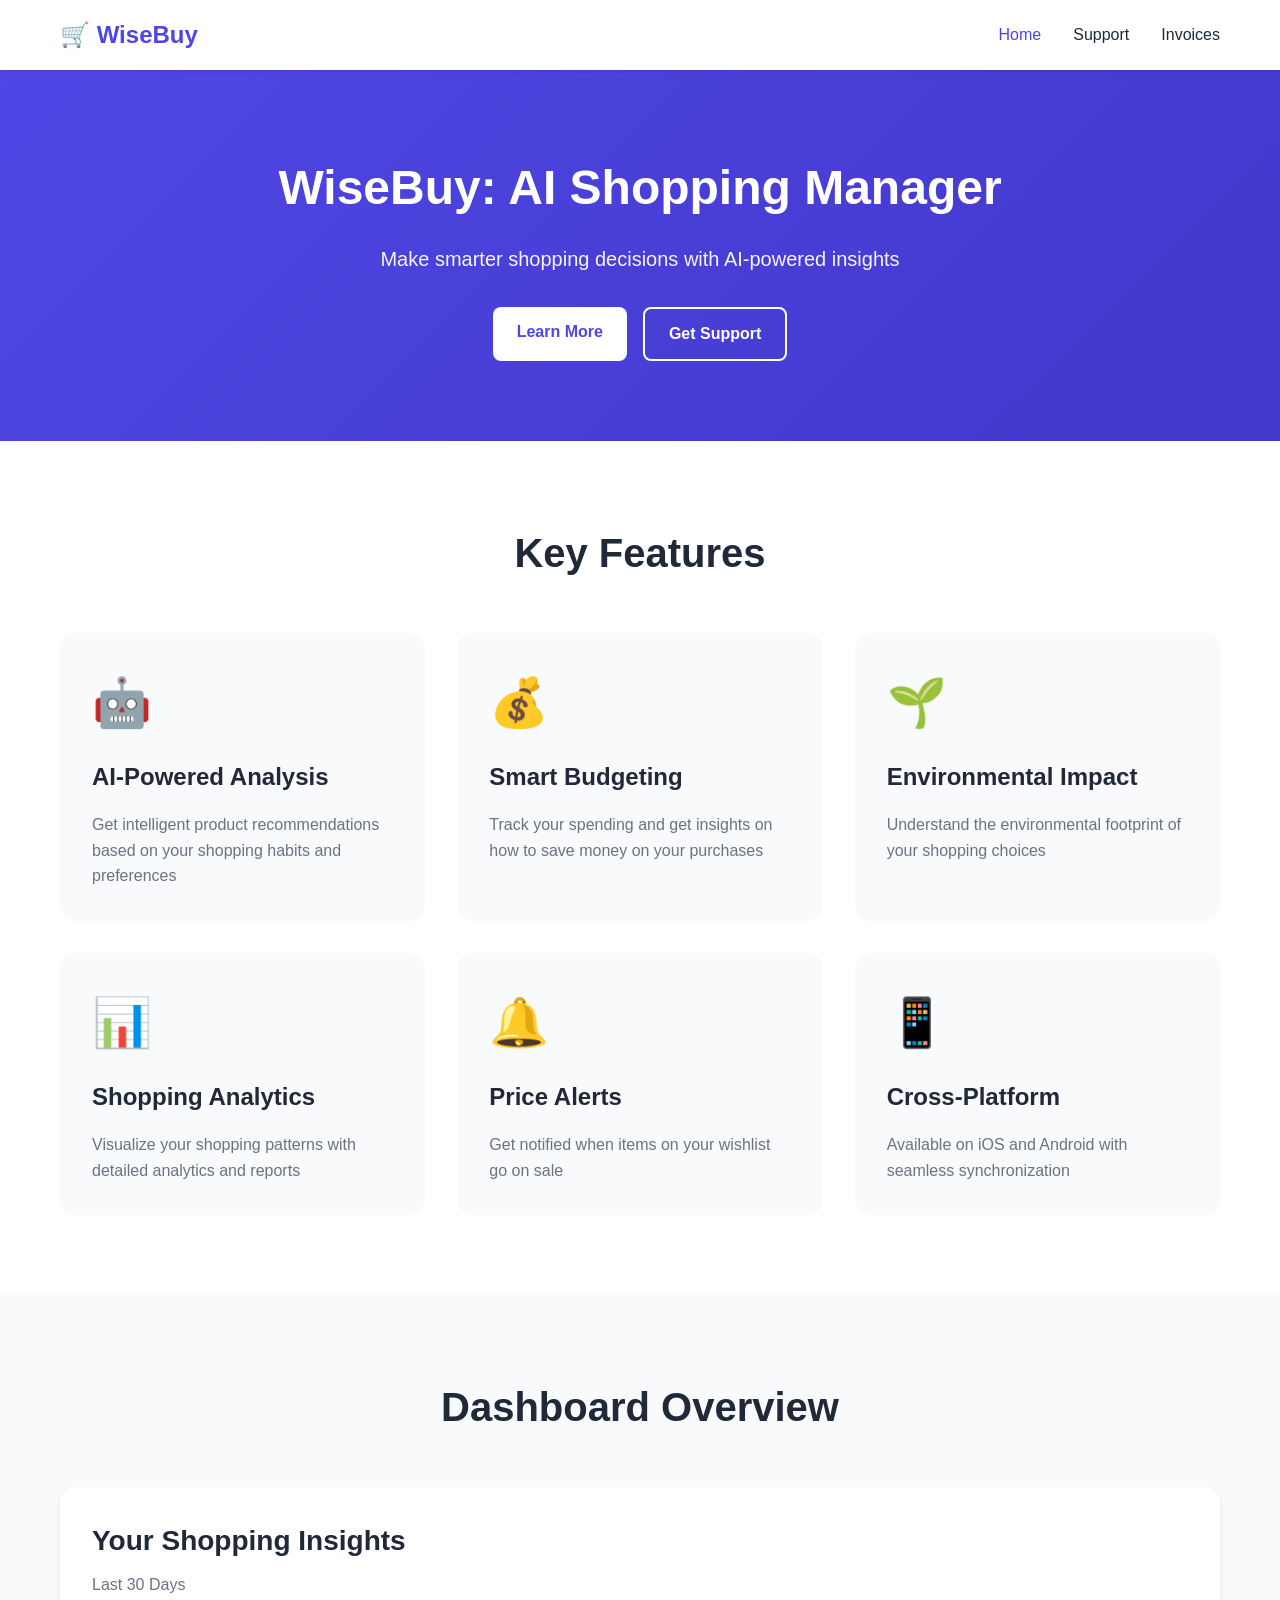
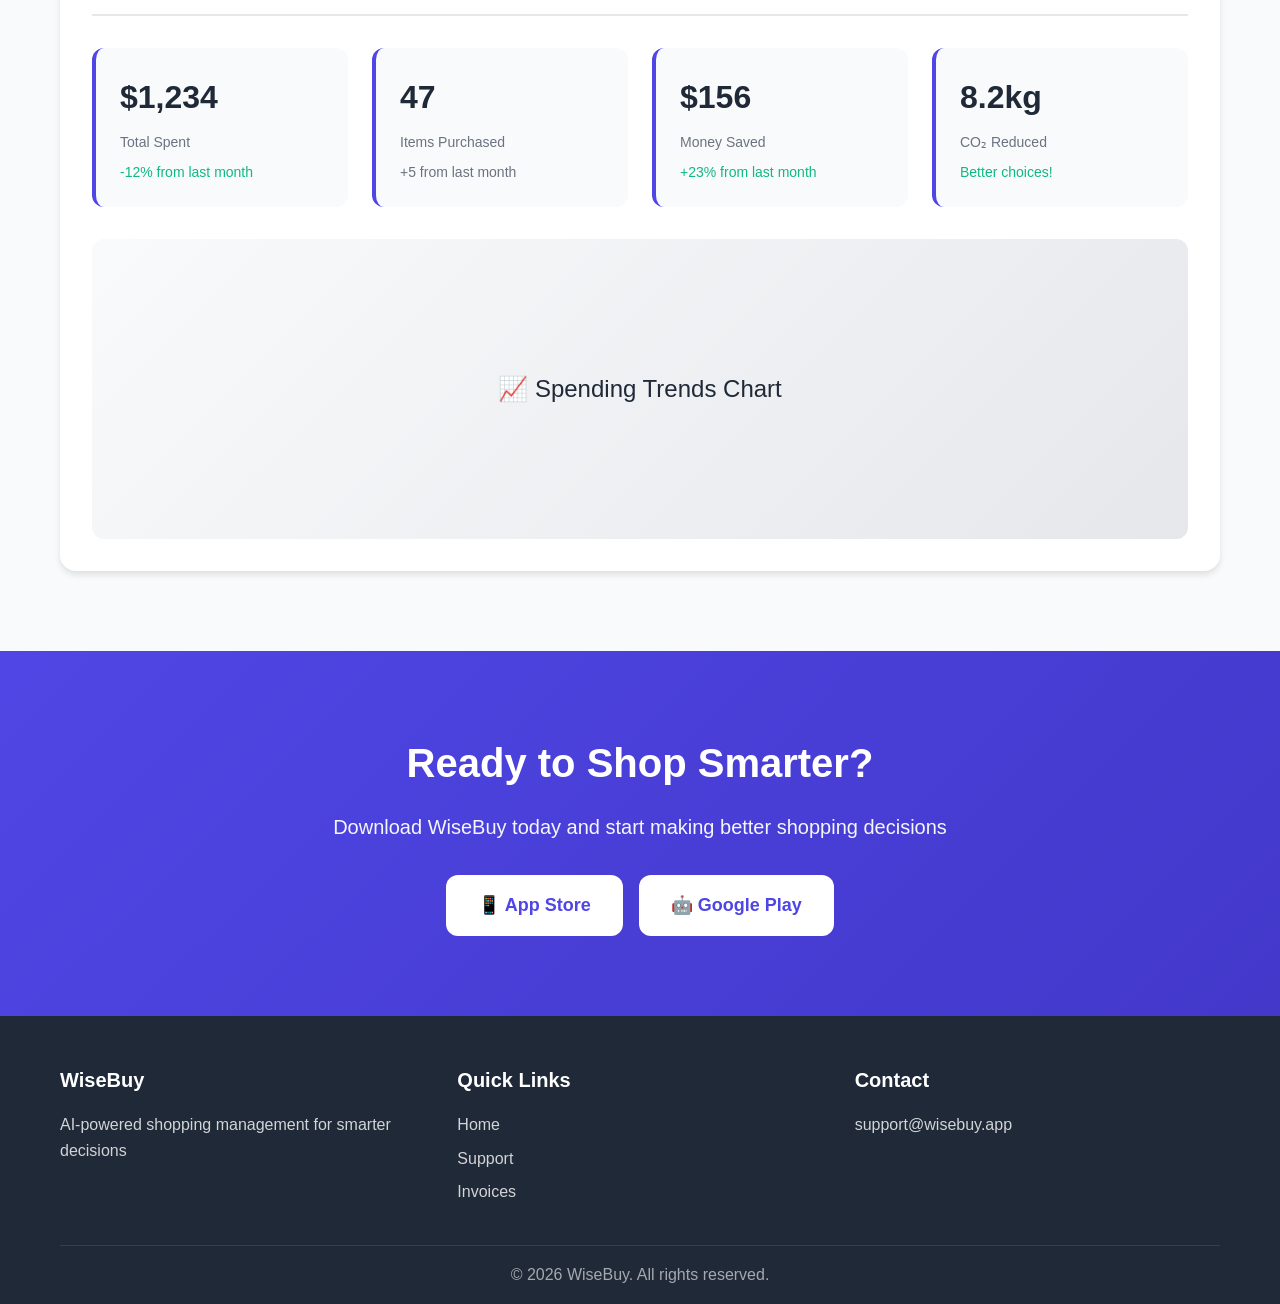
==== index.html @ 5c7bb7d7 "init commit" ====
<!DOCTYPE html>
<html lang="en">
<head>
    <meta charset="UTF-8">
    <meta name="viewport" content="width=device-width, initial-scale=1.0">
    <title>WiseBuy - AI Shopping Manager</title>
    <link rel="stylesheet" href="styles.css">
</head>
<body>
    <nav class="navbar">
        <div class="container">
            <div class="nav-brand">
                <h1>🛒 WiseBuy</h1>
            </div>
            <div class="nav-links">
                <a href="index.html" class="active">Home</a>
                <a href="support.html">Support</a>
                <a href="invoices.html">Invoices</a>
            </div>
        </div>
    </nav>

    <header class="hero">
        <div class="container">
            <div class="hero-content">
                <h1>WiseBuy: AI Shopping Manager</h1>
                <p class="tagline">Make smarter shopping decisions with AI-powered insights</p>
                <div class="hero-buttons">
                    <a href="#features" class="btn btn-primary">Learn More</a>
                    <a href="support.html" class="btn btn-secondary">Get Support</a>
                </div>
            </div>
        </div>
    </header>

    <section id="features" class="features">
        <div class="container">
            <h2>Key Features</h2>
            <div class="feature-grid">
                <div class="feature-card">
                    <div class="feature-icon">🤖</div>
                    <h3>AI-Powered Analysis</h3>
                    <p>Get intelligent product recommendations based on your shopping habits and preferences</p>
                </div>
                <div class="feature-card">
                    <div class="feature-icon">💰</div>
                    <h3>Smart Budgeting</h3>
                    <p>Track your spending and get insights on how to save money on your purchases</p>
                </div>
                <div class="feature-card">
                    <div class="feature-icon">🌱</div>
                    <h3>Environmental Impact</h3>
                    <p>Understand the environmental footprint of your shopping choices</p>
                </div>
                <div class="feature-card">
                    <div class="feature-icon">📊</div>
                    <h3>Shopping Analytics</h3>
                    <p>Visualize your shopping patterns with detailed analytics and reports</p>
                </div>
                <div class="feature-card">
                    <div class="feature-icon">🔔</div>
                    <h3>Price Alerts</h3>
                    <p>Get notified when items on your wishlist go on sale</p>
                </div>
                <div class="feature-card">
                    <div class="feature-icon">📱</div>
                    <h3>Cross-Platform</h3>
                    <p>Available on iOS and Android with seamless synchronization</p>
                </div>
            </div>
        </div>
    </section>

    <section class="dashboard-preview">
        <div class="container">
            <h2>Dashboard Overview</h2>
            <div class="dashboard-mockup">
                <div class="dashboard-header">
                    <h3>Your Shopping Insights</h3>
                    <p class="date">Last 30 Days</p>
                </div>
                <div class="stats-grid">
                    <div class="stat-card">
                        <div class="stat-value">$1,234</div>
                        <div class="stat-label">Total Spent</div>
                        <div class="stat-change positive">-12% from last month</div>
                    </div>
                    <div class="stat-card">
                        <div class="stat-value">47</div>
                        <div class="stat-label">Items Purchased</div>
                        <div class="stat-change">+5 from last month</div>
                    </div>
                    <div class="stat-card">
                        <div class="stat-value">$156</div>
                        <div class="stat-label">Money Saved</div>
                        <div class="stat-change positive">+23% from last month</div>
                    </div>
                    <div class="stat-card">
                        <div class="stat-value">8.2kg</div>
                        <div class="stat-label">CO₂ Reduced</div>
                        <div class="stat-change positive">Better choices!</div>
                    </div>
                </div>
                <div class="chart-placeholder">
                    <p>📈 Spending Trends Chart</p>
                </div>
            </div>
        </div>
    </section>

    <section class="cta">
        <div class="container">
            <h2>Ready to Shop Smarter?</h2>
            <p>Download WiseBuy today and start making better shopping decisions</p>
            <div class="app-badges">
                <div class="badge">📱 App Store</div>
                <div class="badge">🤖 Google Play</div>
            </div>
        </div>
    </section>

    <footer>
        <div class="container">
            <div class="footer-content">
                <div class="footer-section">
                    <h4>WiseBuy</h4>
                    <p>AI-powered shopping management for smarter decisions</p>
                </div>
                <div class="footer-section">
                    <h4>Quick Links</h4>
                    <a href="index.html">Home</a>
                    <a href="support.html">Support</a>
                    <a href="invoices.html">Invoices</a>
                </div>
                <div class="footer-section">
                    <h4>Contact</h4>
                    <p>support@wisebuy.app</p>
                </div>
            </div>
            <div class="footer-bottom">
                <p>&copy; 2026 WiseBuy. All rights reserved.</p>
            </div>
        </div>
    </footer>
</body>
</html>
---- styles.css ----
* {
    margin: 0;
    padding: 0;
    box-sizing: border-box;
}

:root {
    --primary-color: #4f46e5;
    --primary-dark: #4338ca;
    --secondary-color: #10b981;
    --text-dark: #1f2937;
    --text-light: #6b7280;
    --bg-light: #f9fafb;
    --bg-white: #ffffff;
    --border-color: #e5e7eb;
    --success-color: #10b981;
    --error-color: #ef4444;
}

body {
    font-family: -apple-system, BlinkMacSystemFont, 'Segoe UI', Roboto, 'Helvetica Neue', Arial, sans-serif;
    line-height: 1.6;
    color: var(--text-dark);
    background-color: var(--bg-white);
}

.container {
    max-width: 1200px;
    margin: 0 auto;
    padding: 0 20px;
}

/* Navigation */
.navbar {
    background-color: var(--bg-white);
    box-shadow: 0 1px 3px rgba(0, 0, 0, 0.1);
    position: sticky;
    top: 0;
    z-index: 100;
}

.navbar .container {
    display: flex;
    justify-content: space-between;
    align-items: center;
    padding: 1rem 20px;
}

.nav-brand h1 {
    font-size: 1.5rem;
    color: var(--primary-color);
}

.nav-links {
    display: flex;
    gap: 2rem;
}

.nav-links a {
    text-decoration: none;
    color: var(--text-dark);
    font-weight: 500;
    transition: color 0.3s;
}

.nav-links a:hover,
.nav-links a.active {
    color: var(--primary-color);
}

/* Hero Section */
.hero {
    background: linear-gradient(135deg, var(--primary-color) 0%, var(--primary-dark) 100%);
    color: white;
    padding: 5rem 0;
    text-align: center;
}

.hero-content h1 {
    font-size: 3rem;
    margin-bottom: 1rem;
}

.tagline {
    font-size: 1.25rem;
    margin-bottom: 2rem;
    opacity: 0.95;
}

.hero-buttons {
    display: flex;
    gap: 1rem;
    justify-content: center;
    flex-wrap: wrap;
}

/* Buttons */
.btn {
    display: inline-block;
    padding: 0.75rem 1.5rem;
    border-radius: 0.5rem;
    text-decoration: none;
    font-weight: 600;
    transition: all 0.3s;
    border: none;
    cursor: pointer;
    font-size: 1rem;
}

.btn-primary {
    background-color: white;
    color: var(--primary-color);
}

.btn-primary:hover {
    transform: translateY(-2px);
    box-shadow: 0 4px 12px rgba(0, 0, 0, 0.15);
}

.btn-secondary {
    background-color: transparent;
    color: white;
    border: 2px solid white;
}

.btn-secondary:hover {
    background-color: white;
    color: var(--primary-color);
}

.btn-small {
    padding: 0.5rem 1rem;
    font-size: 0.875rem;
}

/* Features Section */
.features {
    padding: 5rem 0;
    background-color: var(--bg-white);
}

.features h2 {
    text-align: center;
    font-size: 2.5rem;
    margin-bottom: 3rem;
    color: var(--text-dark);
}

.feature-grid {
    display: grid;
    grid-template-columns: repeat(auto-fit, minmax(300px, 1fr));
    gap: 2rem;
}

.feature-card {
    padding: 2rem;
    background-color: var(--bg-light);
    border-radius: 1rem;
    transition: transform 0.3s, box-shadow 0.3s;
}

.feature-card:hover {
    transform: translateY(-5px);
    box-shadow: 0 10px 25px rgba(0, 0, 0, 0.1);
}

.feature-icon {
    font-size: 3rem;
    margin-bottom: 1rem;
}

.feature-card h3 {
    font-size: 1.5rem;
    margin-bottom: 1rem;
    color: var(--text-dark);
}

.feature-card p {
    color: var(--text-light);
}

/* Dashboard Preview */
.dashboard-preview {
    padding: 5rem 0;
    background-color: var(--bg-light);
}

.dashboard-preview h2 {
    text-align: center;
    font-size: 2.5rem;
    margin-bottom: 3rem;
    color: var(--text-dark);
}

.dashboard-mockup {
    background-color: var(--bg-white);
    border-radius: 1rem;
    padding: 2rem;
    box-shadow: 0 4px 6px rgba(0, 0, 0, 0.1);
}

.dashboard-header {
    margin-bottom: 2rem;
    border-bottom: 2px solid var(--border-color);
    padding-bottom: 1rem;
}

.dashboard-header h3 {
    font-size: 1.75rem;
    color: var(--text-dark);
}

.dashboard-header .date {
    color: var(--text-light);
    margin-top: 0.5rem;
}

.stats-grid {
    display: grid;
    grid-template-columns: repeat(auto-fit, minmax(200px, 1fr));
    gap: 1.5rem;
    margin-bottom: 2rem;
}

.stat-card {
    background-color: var(--bg-light);
    padding: 1.5rem;
    border-radius: 0.75rem;
    border-left: 4px solid var(--primary-color);
}

.stat-value {
    font-size: 2rem;
    font-weight: bold;
    color: var(--text-dark);
    margin-bottom: 0.5rem;
}

.stat-label {
    color: var(--text-light);
    font-size: 0.875rem;
    margin-bottom: 0.5rem;
}

.stat-change {
    font-size: 0.875rem;
    color: var(--text-light);
}

.stat-change.positive {
    color: var(--success-color);
}

.chart-placeholder {
    background: linear-gradient(135deg, var(--bg-light) 0%, var(--border-color) 100%);
    height: 300px;
    border-radius: 0.75rem;
    display: flex;
    align-items: center;
    justify-content: center;
    font-size: 1.5rem;
}

/* CTA Section */
.cta {
    padding: 5rem 0;
    background: linear-gradient(135deg, var(--primary-color) 0%, var(--primary-dark) 100%);
    color: white;
    text-align: center;
}

.cta h2 {
    font-size: 2.5rem;
    margin-bottom: 1rem;
}

.cta p {
    font-size: 1.25rem;
    margin-bottom: 2rem;
    opacity: 0.95;
}

.app-badges {
    display: flex;
    gap: 1rem;
    justify-content: center;
    flex-wrap: wrap;
}

.badge {
    background-color: white;
    color: var(--primary-color);
    padding: 1rem 2rem;
    border-radius: 0.75rem;
    font-weight: 600;
    font-size: 1.125rem;
}

/* Support Page */
.support-section {
    padding: 3rem 0 5rem;
}

.support-section h1 {
    font-size: 2.5rem;
    margin-bottom: 1rem;
    text-align: center;
}

.section-subtitle {
    text-align: center;
    color: var(--text-light);
    font-size: 1.125rem;
    margin-bottom: 3rem;
}

.support-content {
    display: grid;
    grid-template-columns: 1fr 1fr;
    gap: 3rem;
    margin-top: 2rem;
}

.contact-form-container {
    background-color: var(--bg-light);
    padding: 2rem;
    border-radius: 1rem;
}

.contact-form {
    display: flex;
    flex-direction: column;
    gap: 1.5rem;
}

.form-group {
    display: flex;
    flex-direction: column;
}

.form-group label {
    font-weight: 600;
    margin-bottom: 0.5rem;
    color: var(--text-dark);
}

.form-group input,
.form-group textarea {
    padding: 0.75rem;
    border: 1px solid var(--border-color);
    border-radius: 0.5rem;
    font-size: 1rem;
    font-family: inherit;
    transition: border-color 0.3s;
}

.form-group input:focus,
.form-group textarea:focus {
    outline: none;
    border-color: var(--primary-color);
}

.form-message {
    padding: 1.5rem;
    border-radius: 0.75rem;
    text-align: center;
}

.form-message.success {
    background-color: #d1fae5;
    color: #065f46;
}

.form-message.error {
    background-color: #fee2e2;
    color: #991b1b;
}

.form-message h3 {
    margin-bottom: 0.5rem;
}

.form-message a {
    color: inherit;
    font-weight: 600;
}

.support-info {
    display: flex;
    flex-direction: column;
    gap: 1.5rem;
}

.info-card {
    background-color: var(--bg-light);
    padding: 1.5rem;
    border-radius: 0.75rem;
}

.info-card h3 {
    margin-bottom: 1rem;
    color: var(--text-dark);
}

.info-card p {
    color: var(--text-light);
    margin-bottom: 0.5rem;
}

.contact-link {
    color: var(--primary-color);
    text-decoration: none;
    font-weight: 600;
}

.contact-link:hover {
    text-decoration: underline;
}

.faq-list {
    list-style: none;
    padding-left: 0;
}

.faq-list li {
    padding: 0.5rem 0;
    color: var(--text-light);
    border-bottom: 1px solid var(--border-color);
}

.faq-list li:last-child {
    border-bottom: none;
}

/* Invoices Page */
.invoices-section {
    padding: 3rem 0 5rem;
}

.invoices-section h1 {
    font-size: 2.5rem;
    margin-bottom: 1rem;
    text-align: center;
}

.invoices-content {
    margin-top: 2rem;
}

.upload-section {
    background-color: var(--bg-light);
    padding: 2rem;
    border-radius: 1rem;
    margin-bottom: 3rem;
}

.upload-info h3 {
    margin-bottom: 1rem;
    color: var(--text-dark);
}

.upload-info p {
    color: var(--text-light);
}

.invoices-grid {
    display: grid;
    grid-template-columns: repeat(auto-fill, minmax(300px, 1fr));
    gap: 2rem;
    margin-bottom: 3rem;
}

.invoice-card {
    background-color: var(--bg-light);
    padding: 2rem;
    border-radius: 1rem;
    transition: transform 0.3s, box-shadow 0.3s;
}

.invoice-card:hover {
    transform: translateY(-5px);
    box-shadow: 0 10px 25px rgba(0, 0, 0, 0.1);
}

.invoice-icon {
    font-size: 3rem;
    margin-bottom: 1rem;
}

.invoice-card h3 {
    font-size: 1.25rem;
    margin-bottom: 1rem;
    color: var(--text-dark);
}

.invoice-date,
.invoice-amount,
.invoice-description {
    color: var(--text-light);
    margin-bottom: 0.5rem;
}

.invoice-amount {
    font-weight: 600;
    color: var(--secondary-color);
    font-size: 1.125rem;
}

.invoice-card .btn {
    margin-top: 1rem;
}

.transparency-section {
    background-color: var(--bg-light);
    padding: 3rem;
    border-radius: 1rem;
}

.transparency-section h2 {
    text-align: center;
    margin-bottom: 2rem;
    color: var(--text-dark);
}

.transparency-grid {
    display: grid;
    grid-template-columns: repeat(auto-fit, minmax(300px, 1fr));
    gap: 2rem;
}

.transparency-card {
    background-color: var(--bg-white);
    padding: 2rem;
    border-radius: 0.75rem;
}

.transparency-card h4 {
    margin-bottom: 1rem;
    color: var(--text-dark);
}

.transparency-card ul {
    list-style: none;
    padding-left: 0;
}

.transparency-card ul li {
    padding: 0.5rem 0;
    color: var(--text-light);
    padding-left: 1.5rem;
    position: relative;
}

.transparency-card ul li:before {
    content: "✓";
    position: absolute;
    left: 0;
    color: var(--secondary-color);
    font-weight: bold;
}

.transparency-card p {
    color: var(--text-light);
    margin-bottom: 1rem;
}

.transparency-card a {
    color: var(--primary-color);
    text-decoration: none;
    font-weight: 600;
}

.transparency-card a:hover {
    text-decoration: underline;
}

/* Footer */
footer {
    background-color: var(--text-dark);
    color: white;
    padding: 3rem 0 1rem;
}

.footer-content {
    display: grid;
    grid-template-columns: repeat(auto-fit, minmax(250px, 1fr));
    gap: 2rem;
    margin-bottom: 2rem;
}

.footer-section h4 {
    margin-bottom: 1rem;
    font-size: 1.25rem;
}

.footer-section p {
    color: rgba(255, 255, 255, 0.8);
    margin-bottom: 0.5rem;
}

.footer-section a {
    display: block;
    color: rgba(255, 255, 255, 0.8);
    text-decoration: none;
    margin-bottom: 0.5rem;
    transition: color 0.3s;
}

.footer-section a:hover {
    color: white;
}

.footer-bottom {
    border-top: 1px solid rgba(255, 255, 255, 0.1);
    padding-top: 1rem;
    text-align: center;
    color: rgba(255, 255, 255, 0.6);
}

/* Responsive Design */
@media (max-width: 768px) {
    .hero-content h1 {
        font-size: 2rem;
    }

    .tagline {
        font-size: 1rem;
    }

    .features h2,
    .dashboard-preview h2,
    .cta h2 {
        font-size: 2rem;
    }

    .feature-grid {
        grid-template-columns: 1fr;
    }

    .stats-grid {
        grid-template-columns: 1fr;
    }

    .support-content {
        grid-template-columns: 1fr;
    }

    .nav-links {
        gap: 1rem;
    }

    .hero-buttons {
        flex-direction: column;
        align-items: center;
    }

    .btn {
        width: 100%;
        max-width: 300px;
        text-align: center;
    }
}
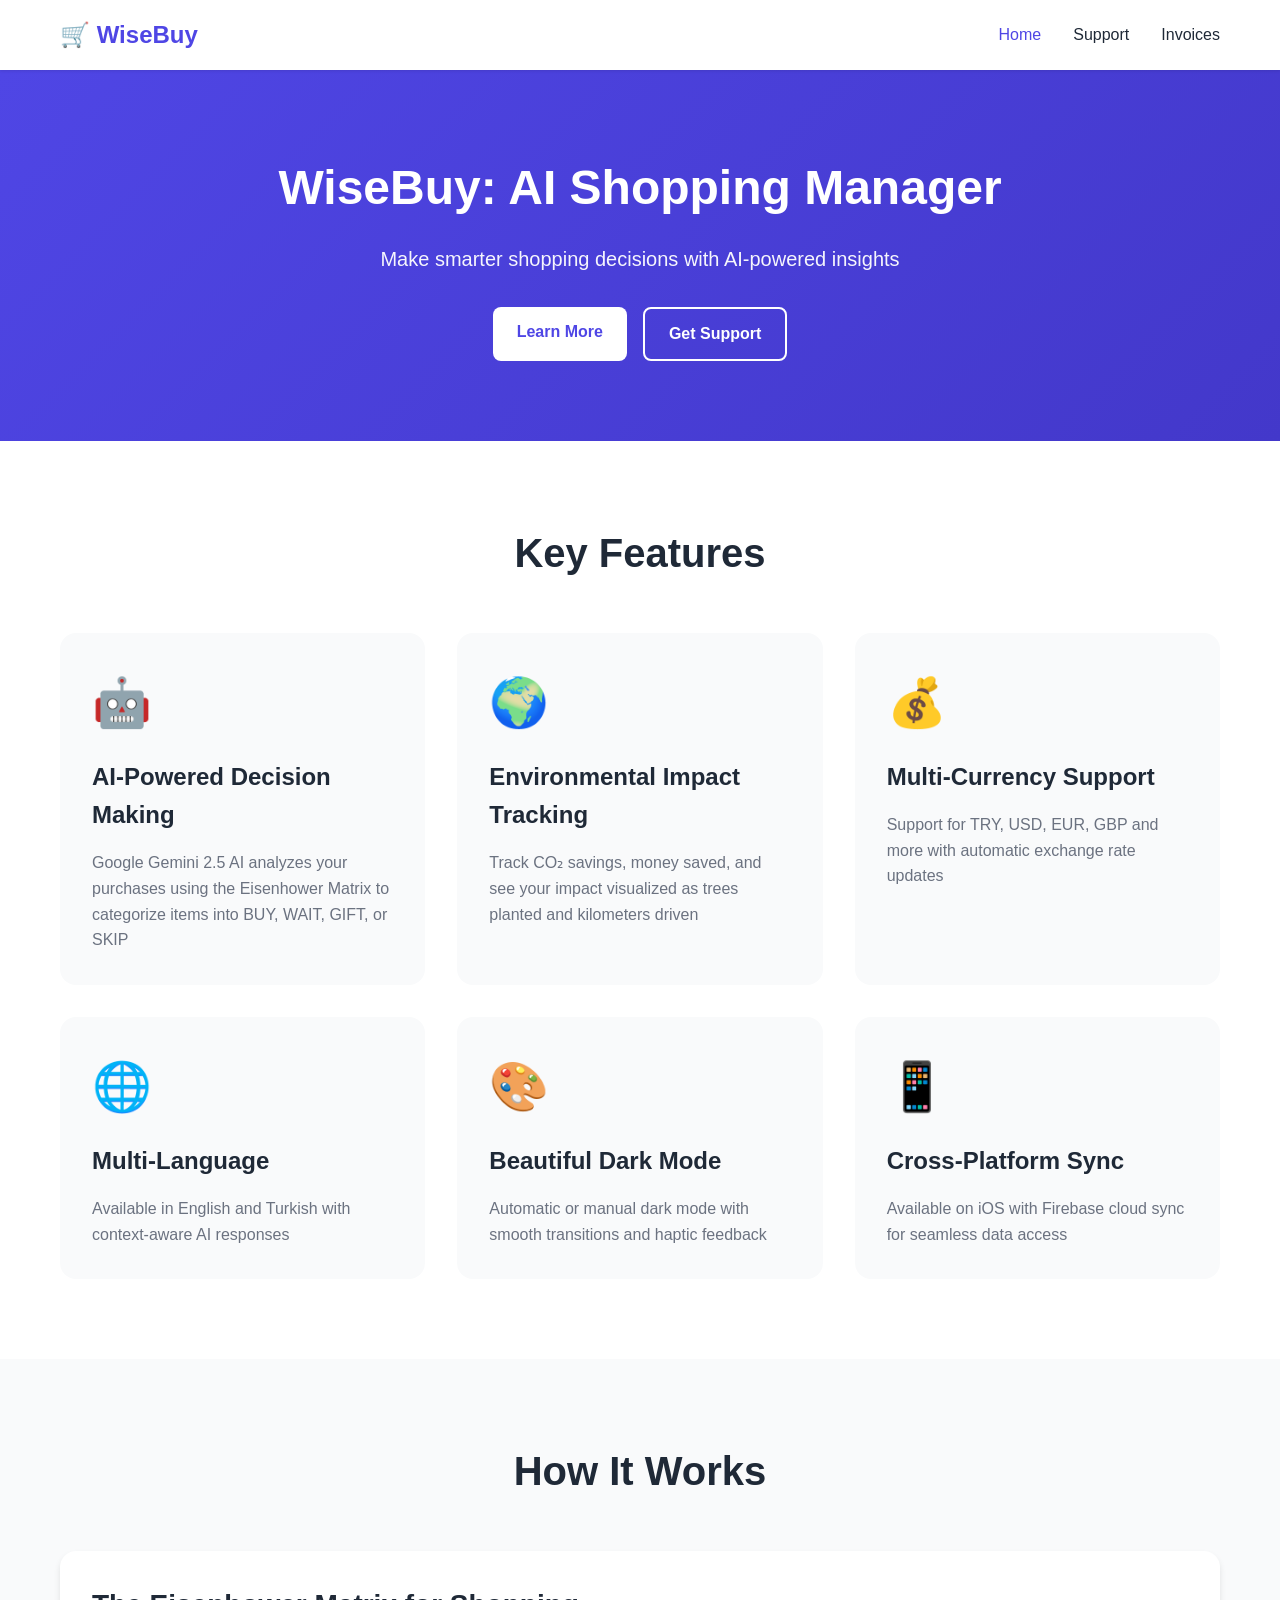
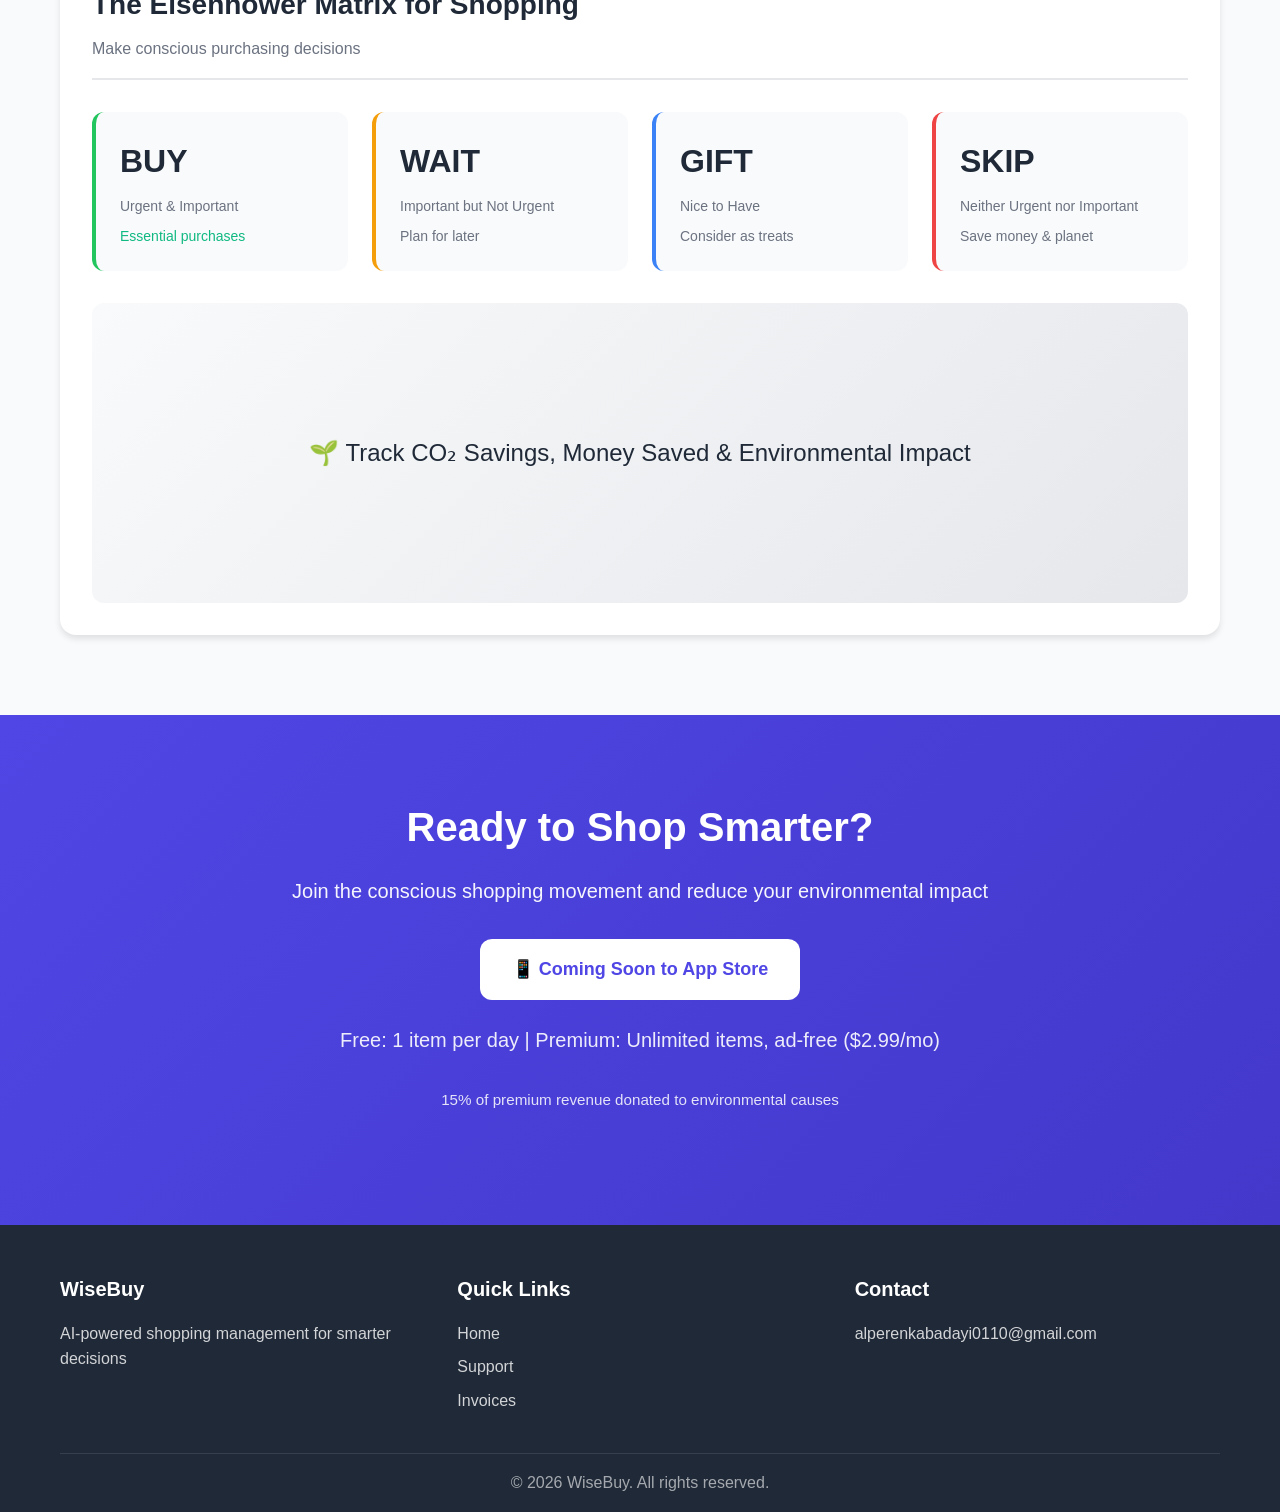
==== commit f6f95e51: "update website according to related data" ====
--- a/index.html
+++ b/index.html
@@ -33,91 +33,92 @@
         </div>
     </header>
 
-    <section id="features" class="features">
-        <div class="container">
-            <h2>Key Features</h2>
-            <div class="feature-grid">
-                <div class="feature-card">
-                    <div class="feature-icon">🤖</div>
-                    <h3>AI-Powered Analysis</h3>
-                    <p>Get intelligent product recommendations based on your shopping habits and preferences</p>
-                </div>
-                <div class="feature-card">
-                    <div class="feature-icon">💰</div>
-                    <h3>Smart Budgeting</h3>
-                    <p>Track your spending and get insights on how to save money on your purchases</p>
-                </div>
-                <div class="feature-card">
-                    <div class="feature-icon">🌱</div>
-                    <h3>Environmental Impact</h3>
-                    <p>Understand the environmental footprint of your shopping choices</p>
-                </div>
-                <div class="feature-card">
-                    <div class="feature-icon">📊</div>
-                    <h3>Shopping Analytics</h3>
-                    <p>Visualize your shopping patterns with detailed analytics and reports</p>
-                </div>
-                <div class="feature-card">
-                    <div class="feature-icon">🔔</div>
-                    <h3>Price Alerts</h3>
-                    <p>Get notified when items on your wishlist go on sale</p>
-                </div>
-                <div class="feature-card">
-                    <div class="feature-icon">📱</div>
-                    <h3>Cross-Platform</h3>
-                    <p>Available on iOS and Android with seamless synchronization</p>
-                </div>
-            </div>
-        </div>
-    </section>
-
-    <section class="dashboard-preview">
-        <div class="container">
-            <h2>Dashboard Overview</h2>
-            <div class="dashboard-mockup">
-                <div class="dashboard-header">
-                    <h3>Your Shopping Insights</h3>
-                    <p class="date">Last 30 Days</p>
-                </div>
-                <div class="stats-grid">
-                    <div class="stat-card">
-                        <div class="stat-value">$1,234</div>
-                        <div class="stat-label">Total Spent</div>
-                        <div class="stat-change positive">-12% from last month</div>
-                    </div>
-                    <div class="stat-card">
-                        <div class="stat-value">47</div>
-                        <div class="stat-label">Items Purchased</div>
-                        <div class="stat-change">+5 from last month</div>
-                    </div>
-                    <div class="stat-card">
-                        <div class="stat-value">$156</div>
-                        <div class="stat-label">Money Saved</div>
-                        <div class="stat-change positive">+23% from last month</div>
-                    </div>
-                    <div class="stat-card">
-                        <div class="stat-value">8.2kg</div>
-                        <div class="stat-label">CO₂ Reduced</div>
-                        <div class="stat-change positive">Better choices!</div>
+            <section id="features" class="features">
+                <div class="container">
+                    <h2>Key Features</h2>
+                    <div class="feature-grid">
+                        <div class="feature-card">
+                            <div class="feature-icon">🤖</div>
+                            <h3>AI-Powered Decision Making</h3>
+                            <p>Google Gemini 2.5 AI analyzes your purchases using the Eisenhower Matrix to categorize items into BUY, WAIT, GIFT, or SKIP</p>
+                        </div>
+                        <div class="feature-card">
+                            <div class="feature-icon">🌍</div>
+                            <h3>Environmental Impact Tracking</h3>
+                            <p>Track CO₂ savings, money saved, and see your impact visualized as trees planted and kilometers driven</p>
+                        </div>
+                        <div class="feature-card">
+                            <div class="feature-icon">💰</div>
+                            <h3>Multi-Currency Support</h3>
+                            <p>Support for TRY, USD, EUR, GBP and more with automatic exchange rate updates</p>
+                        </div>
+                        <div class="feature-card">
+                            <div class="feature-icon">🌐</div>
+                            <h3>Multi-Language</h3>
+                            <p>Available in English and Turkish with context-aware AI responses</p>
+                        </div>
+                        <div class="feature-card">
+                            <div class="feature-icon">🎨</div>
+                            <h3>Beautiful Dark Mode</h3>
+                            <p>Automatic or manual dark mode with smooth transitions and haptic feedback</p>
+                        </div>
+                        <div class="feature-card">
+                            <div class="feature-icon">📱</div>
+                            <h3>Cross-Platform Sync</h3>
+                            <p>Available on iOS with Firebase cloud sync for seamless data access</p>
+                        </div>
                     </div>
                 </div>
-                <div class="chart-placeholder">
-                    <p>📈 Spending Trends Chart</p>
+            </section>
+
+            <section class="dashboard-preview">
+                <div class="container">
+                    <h2>How It Works</h2>
+                    <div class="dashboard-mockup">
+                        <div class="dashboard-header">
+                            <h3>The Eisenhower Matrix for Shopping</h3>
+                            <p class="date">Make conscious purchasing decisions</p>
+                        </div>
+                        <div class="stats-grid">
+                            <div class="stat-card" style="border-left-color: #22C55E;">
+                                <div class="stat-value">BUY</div>
+                                <div class="stat-label">Urgent & Important</div>
+                                <div class="stat-change positive">Essential purchases</div>
+                            </div>
+                            <div class="stat-card" style="border-left-color: #F59E0B;">
+                                <div class="stat-value">WAIT</div>
+                                <div class="stat-label">Important but Not Urgent</div>
+                                <div class="stat-change">Plan for later</div>
+                            </div>
+                            <div class="stat-card" style="border-left-color: #3B82F6;">
+                                <div class="stat-value">GIFT</div>
+                                <div class="stat-label">Nice to Have</div>
+                                <div class="stat-change">Consider as treats</div>
+                            </div>
+                            <div class="stat-card" style="border-left-color: #EF4444;">
+                                <div class="stat-value">SKIP</div>
+                                <div class="stat-label">Neither Urgent nor Important</div>
+                                <div class="stat-change">Save money & planet</div>
+                            </div>
+                        </div>
+                        <div class="chart-placeholder">
+                            <p>🌱 Track CO₂ Savings, Money Saved & Environmental Impact</p>
+                        </div>
+                    </div>
                 </div>
-            </div>
-        </div>
-    </section>
+            </section>
 
-    <section class="cta">
-        <div class="container">
-            <h2>Ready to Shop Smarter?</h2>
-            <p>Download WiseBuy today and start making better shopping decisions</p>
-            <div class="app-badges">
-                <div class="badge">📱 App Store</div>
-                <div class="badge">🤖 Google Play</div>
-            </div>
-        </div>
-    </section>
+            <section class="cta">
+                <div class="container">
+                    <h2>Ready to Shop Smarter?</h2>
+                    <p>Join the conscious shopping movement and reduce your environmental impact</p>
+                    <div class="app-badges">
+                        <div class="badge">📱 Coming Soon to App Store</div>
+                    </div>
+                    <p style="margin-top: 1.5rem; opacity: 0.9;">Free: 1 item per day | Premium: Unlimited items, ad-free ($2.99/mo)</p>
+                    <p style="opacity: 0.85; font-size: 0.95rem;">15% of premium revenue donated to environmental causes</p>
+                </div>
+            </section>
 
     <footer>
         <div class="container">
@@ -132,10 +133,10 @@
                     <a href="support.html">Support</a>
                     <a href="invoices.html">Invoices</a>
                 </div>
-                <div class="footer-section">
-                    <h4>Contact</h4>
-                    <p>support@wisebuy.app</p>
-                </div>
+                        <div class="footer-section">
+                            <h4>Contact</h4>
+                            <p>alperenkabadayi0110@gmail.com</p>
+                        </div>
             </div>
             <div class="footer-bottom">
                 <p>&copy; 2026 WiseBuy. All rights reserved.</p>
--- a/styles.css
+++ b/styles.css
@@ -574,6 +574,32 @@
     text-decoration: underline;
 }
 
+.no-invoices {
+    grid-column: 1 / -1;
+    text-align: center;
+    padding: 4rem 2rem;
+    background-color: var(--bg-light);
+    border-radius: 1rem;
+}
+
+.no-invoices .invoice-icon {
+    font-size: 4rem;
+    margin-bottom: 1rem;
+    opacity: 0.5;
+}
+
+.no-invoices h3 {
+    font-size: 1.5rem;
+    margin-bottom: 1rem;
+    color: var(--text-dark);
+}
+
+.no-invoices p {
+    color: var(--text-light);
+    max-width: 600px;
+    margin: 0 auto;
+}
+
 /* Footer */
 footer {
     background-color: var(--text-dark);
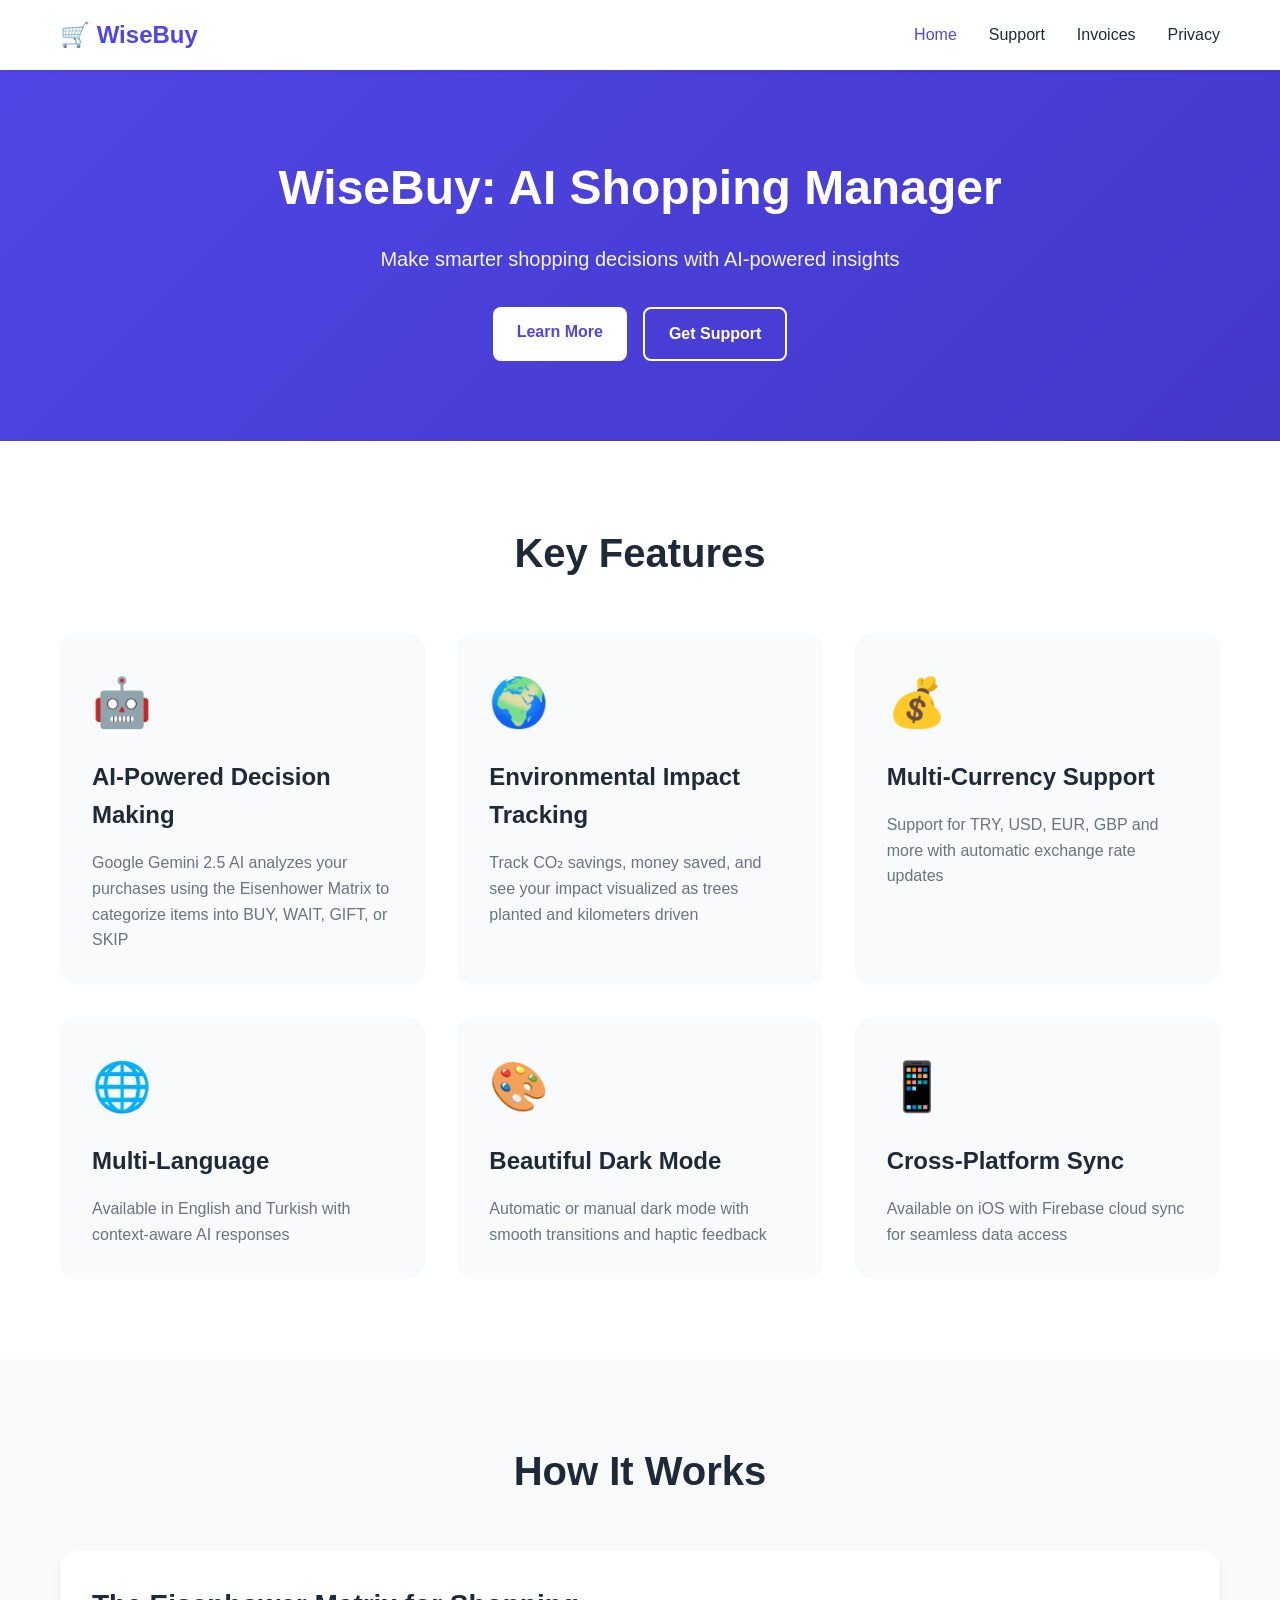
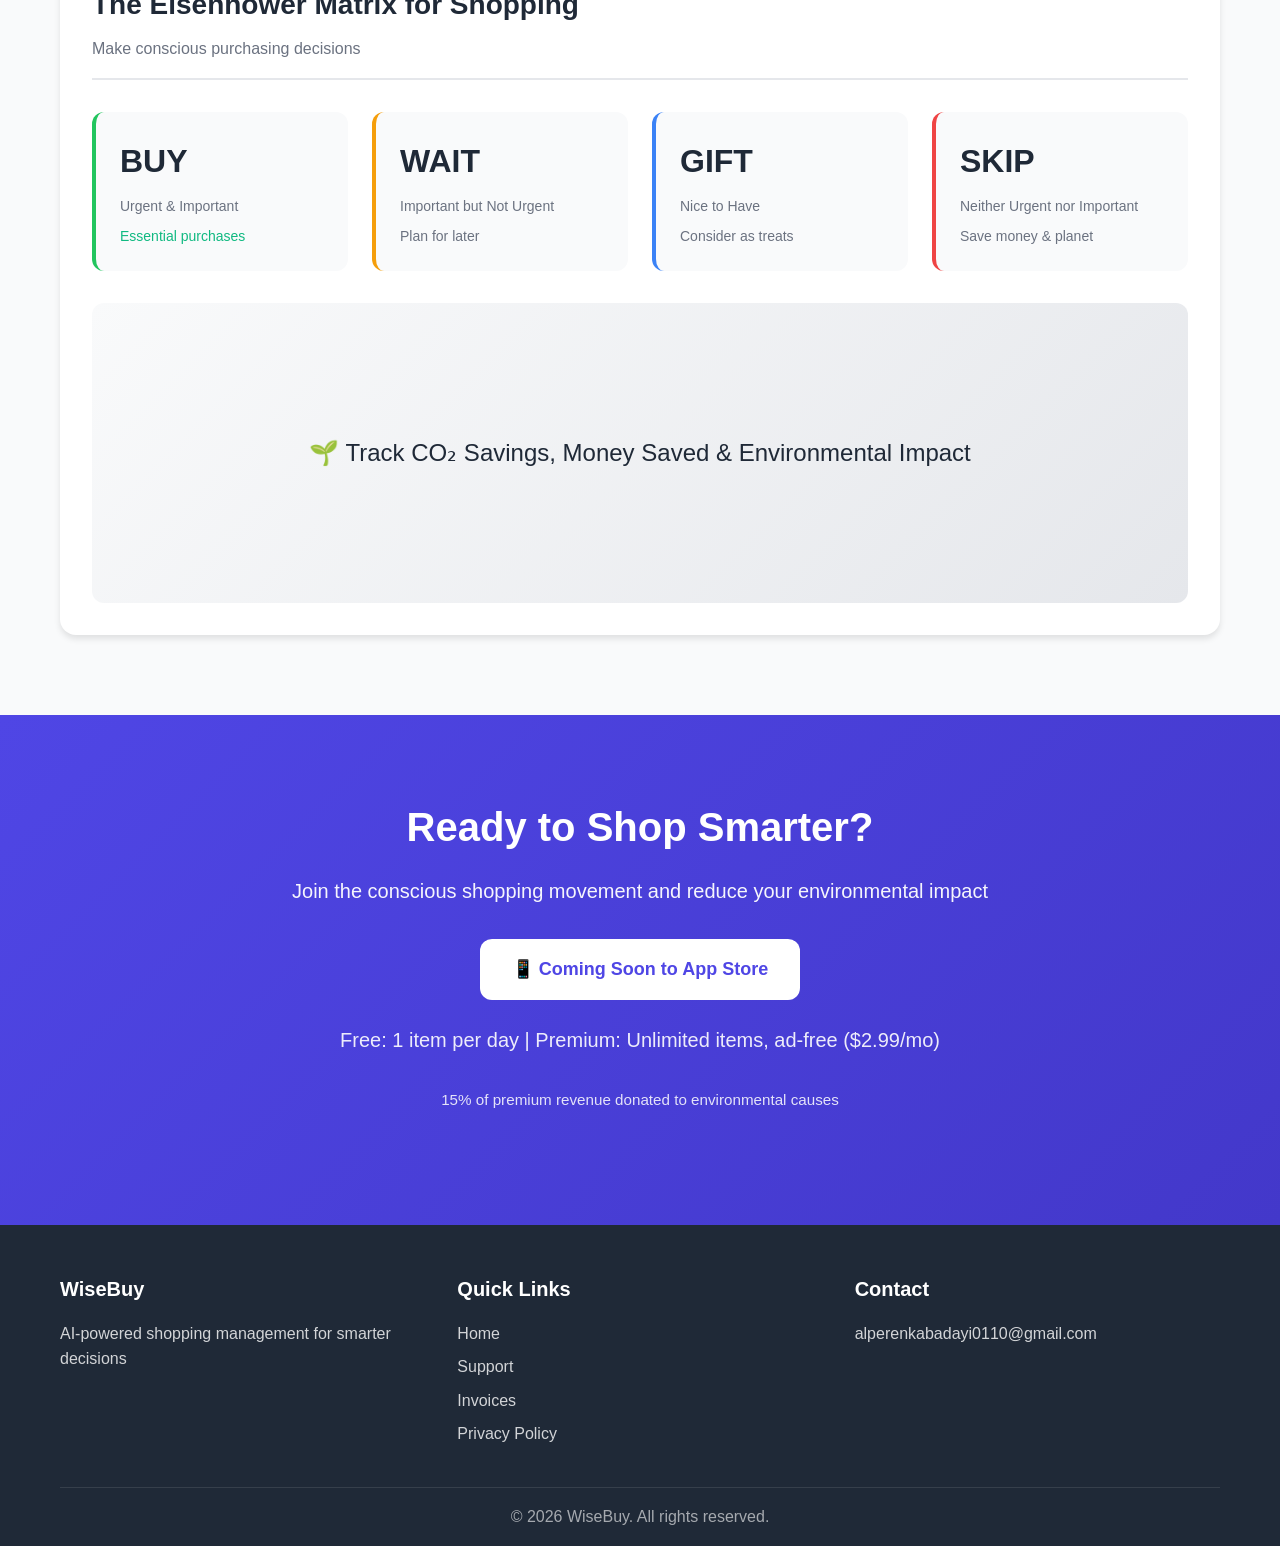
==== commit 4b8ef414: "add privacy policy page" ====
--- a/index.html
+++ b/index.html
@@ -16,6 +16,7 @@
                 <a href="index.html" class="active">Home</a>
                 <a href="support.html">Support</a>
                 <a href="invoices.html">Invoices</a>
+                <a href="privacy.html">Privacy</a>
             </div>
         </div>
     </nav>
@@ -132,6 +133,7 @@
                     <a href="index.html">Home</a>
                     <a href="support.html">Support</a>
                     <a href="invoices.html">Invoices</a>
+                    <a href="privacy.html">Privacy Policy</a>
                 </div>
                         <div class="footer-section">
                             <h4>Contact</h4>
--- a/styles.css
+++ b/styles.css
@@ -643,6 +643,94 @@
     color: rgba(255, 255, 255, 0.6);
 }
 
+/* Privacy Policy Styles */
+.page-header {
+    background: linear-gradient(135deg, #667eea 0%, #764ba2 100%);
+    color: white;
+    padding: 4rem 0 3rem;
+    text-align: center;
+}
+
+.page-header h1 {
+    font-size: 2.5rem;
+    margin-bottom: 0.5rem;
+}
+
+.page-header .subtitle {
+    font-size: 1rem;
+    opacity: 0.9;
+}
+
+.content-section {
+    padding: 3rem 0;
+    background: white;
+}
+
+.privacy-content {
+    max-width: 900px;
+    margin: 0 auto;
+    line-height: 1.8;
+}
+
+.privacy-section {
+    margin-bottom: 3rem;
+}
+
+.privacy-section h2 {
+    color: #667eea;
+    font-size: 1.75rem;
+    margin-bottom: 1rem;
+    padding-bottom: 0.5rem;
+    border-bottom: 2px solid #e0e7ff;
+}
+
+.privacy-section h3 {
+    color: #333;
+    font-size: 1.25rem;
+    margin: 1.5rem 0 0.75rem;
+}
+
+.privacy-section p {
+    color: #555;
+    margin-bottom: 1rem;
+}
+
+.privacy-section ul {
+    margin: 1rem 0;
+    padding-left: 2rem;
+}
+
+.privacy-section li {
+    color: #555;
+    margin-bottom: 0.5rem;
+}
+
+.privacy-section a {
+    color: #667eea;
+    text-decoration: none;
+    font-weight: 500;
+}
+
+.privacy-section a:hover {
+    text-decoration: underline;
+}
+
+.privacy-section strong {
+    color: #333;
+    font-weight: 600;
+}
+
+.contact-info {
+    background: #f8f9ff;
+    padding: 1.5rem;
+    border-radius: 8px;
+    border-left: 4px solid #667eea;
+}
+
+.contact-info p {
+    margin: 0.5rem 0;
+}
+
 /* Responsive Design */
 @media (max-width: 768px) {
     .hero-content h1 {
@@ -685,4 +773,16 @@
         max-width: 300px;
         text-align: center;
     }
-}
+
+    .page-header h1 {
+        font-size: 2rem;
+    }
+
+    .privacy-content {
+        padding: 0 1rem;
+    }
+
+    .privacy-section h2 {
+        font-size: 1.5rem;
+    }
+}
